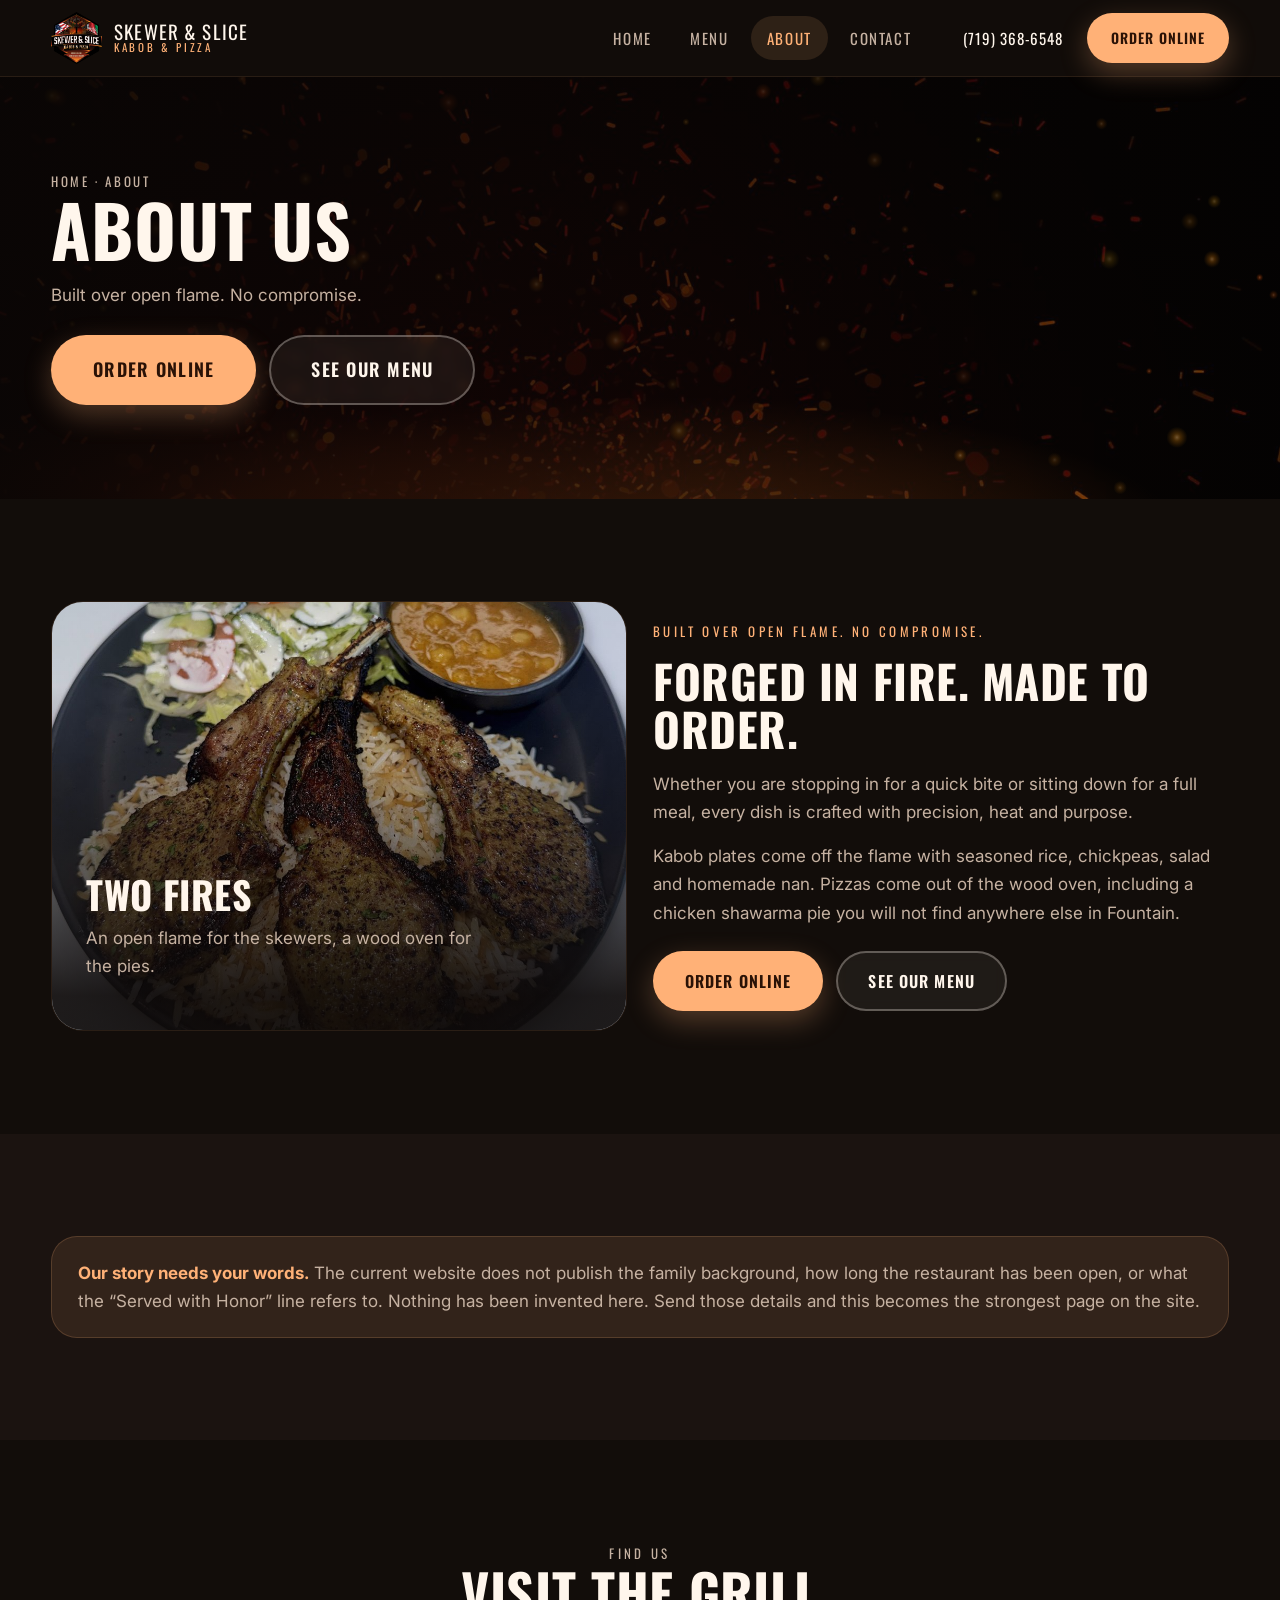
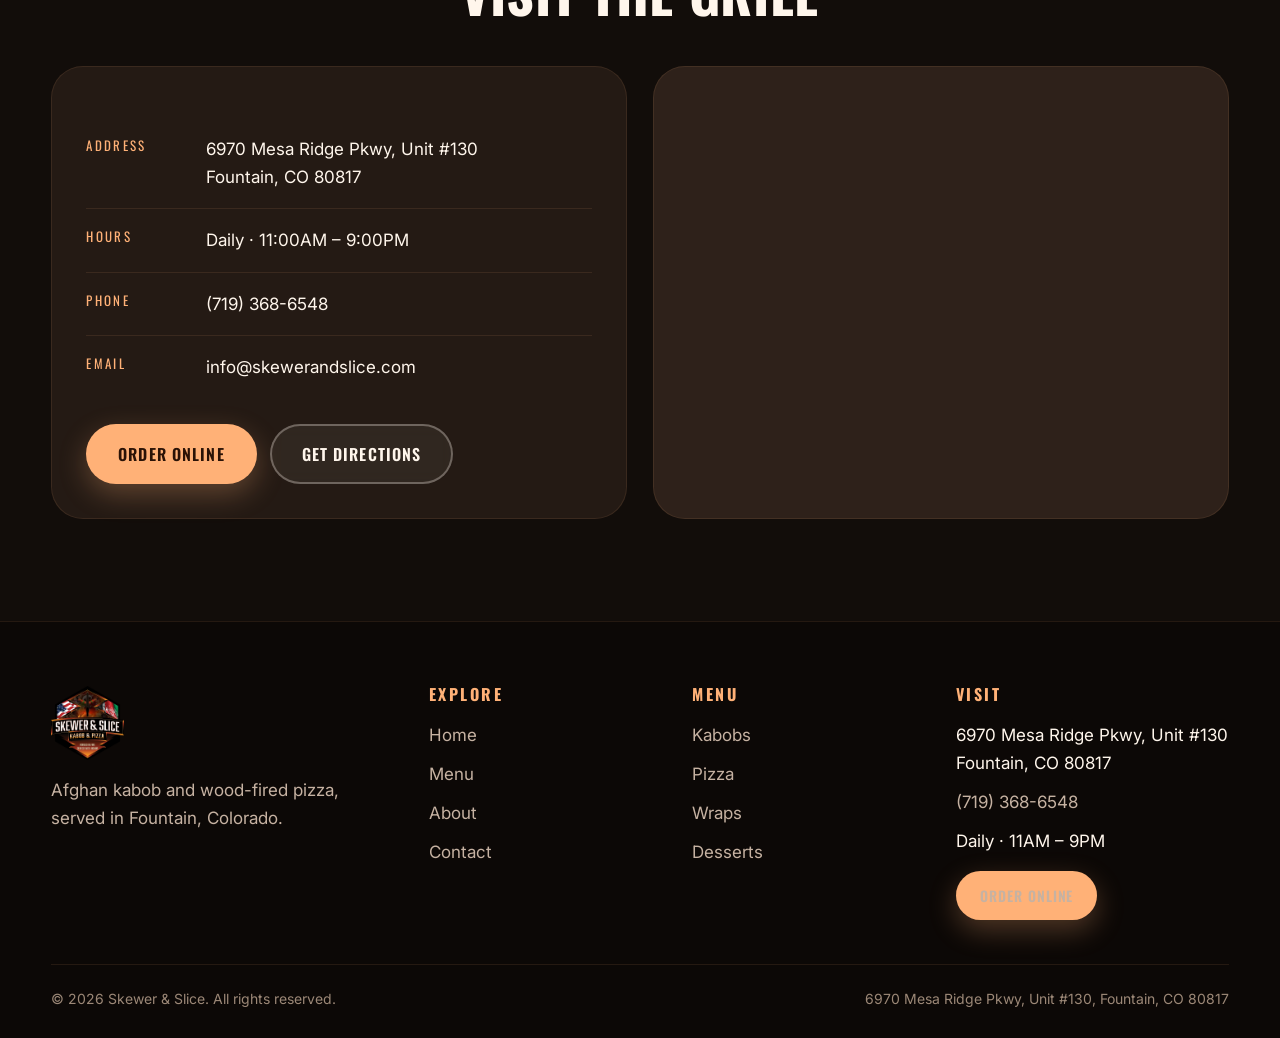
==== mockup/about.html @ 95003eec "Skewer & Slice redesign: intro, hero animation, filterable menu Static redesign mockup for skewerand" ====
<!DOCTYPE html>
<html lang="en">
<head>
<meta charset="utf-8">
<meta name="viewport" content="width=device-width, initial-scale=1">
<title>About | Skewer &amp; Slice &mdash; Kabob &amp; Pizza, Fountain CO</title>
<meta name="description" content="Built over open flame, no compromise. Afghan kabob and wood-fired pizza in Fountain, Colorado.">
<link rel="icon" href="assets/logo.webp" type="image/webp">
<link rel="preconnect" href="https://fonts.googleapis.com">
<link rel="preconnect" href="https://fonts.gstatic.com" crossorigin>
<link href="https://fonts.googleapis.com/css2?family=Oswald:wght@400;500;600;700&family=Inter:wght@400;500;600;700&display=swap" rel="stylesheet">
<link rel="stylesheet" href="assets/styles.css">
</head>
<body>
<a class="skip-link" href="#main">Skip to content</a>

<header class="header">
  <div class="wrap header__bar">
    <a class="header__logo" href="index.html">
      <img src="assets/logo.webp" alt="Skewer &amp; Slice">
      <span>Skewer &amp; Slice<small>Kabob &amp; Pizza</small></span>
    </a>
    <nav class="nav" id="nav" aria-label="Main">
      <a href="index.html">Home</a>
      <a href="menu.html">Menu</a>
      <a href="about.html" aria-current="page">About</a>
      <a href="contact.html">Contact</a>
    </nav>
    <div class="header__actions">
      <a class="header__tel" href="tel:+17193686548">(719) 368-6548</a>
      <a class="btn btn-order btn-sm" href="order.html">Order Online</a>
    </div>
    <button class="burger" type="button" aria-label="Menu" aria-expanded="false" aria-controls="nav">
      <span></span><span></span><span></span>
    </button>
  </div>
</header>

<main id="main">
  <section class="pagehead">
    <div class="embers">
      <div class="embers__still"></div>
      <canvas class="embers__canvas" aria-hidden="true"></canvas>
      <div class="embers__glow"></div>
      <div class="embers__scrim"></div>
    </div>
    <div class="wrap pagehead__inner">
      <p class="crumb"><a href="index.html">Home</a> &middot; About</p>
      <h1>About Us</h1>
      <p>Built over open flame. No compromise.</p>
      <div class="hero__actions" style="margin-top:26px">
        <a class="btn btn-order btn-lg" href="order.html">Order Online</a>
        <a class="btn btn-ghost btn-lg" href="menu.html">See Our Menu</a>
      </div>
    </div>
  </section>

  <section class="section">
    <div class="wrap">
      <div class="split" style="align-items:center">
        <div class="split__panel reveal">
          <img src="assets/k6-chopan-kabob.jpg" alt="Chopan lamb chop kabob over seasoned rice">
          <div class="split__copy">
            <h3>Two Fires</h3>
            <p>An open flame for the skewers, a wood oven for the pies.</p>
          </div>
        </div>
        <div class="reveal">
          <p class="eyebrow">Built Over Open Flame. No Compromise.</p>
          <h2 style="font-size:clamp(30px,4vw,46px);margin-bottom:18px">Forged In Fire. Made To Order.</h2>
          <p style="color:var(--muted)">
            Whether you are stopping in for a quick bite or sitting down for a full meal,
            every dish is crafted with precision, heat and purpose.
          </p>
          <p style="color:var(--muted)">
            Kabob plates come off the flame with seasoned rice, chickpeas, salad and
            homemade nan. Pizzas come out of the wood oven, including a chicken shawarma
            pie you will not find anywhere else in Fountain.
          </p>
          <div class="hero__actions" style="margin-top:24px">
            <a class="btn btn-order" href="order.html">Order Online</a>
            <a class="btn btn-ghost" href="menu.html">See Our Menu</a>
          </div>
        </div>
      </div>
    </div>
  </section>

  <section class="section section--alt">
    <div class="wrap">
      <div class="notice reveal">
        <b>Our story needs your words.</b> The current website does not publish the family
        background, how long the restaurant has been open, or what the &ldquo;Served with
        Honor&rdquo; line refers to. Nothing has been invented here. Send those details and
        this becomes the strongest page on the site.
      </div>
    </div>
  </section>

  <section class="section">
    <div class="wrap">
      <div class="section__head center reveal">
        <p class="eyebrow">Find Us</p>
        <h2>Visit The Grill</h2>
      </div>
      <div class="visit">
        <div class="info-card reveal">
          <dl>
            <div class="info-row"><dt>Address</dt><dd>6970 Mesa Ridge Pkwy, Unit #130<br>Fountain, CO 80817</dd></div>
            <div class="info-row"><dt>Hours</dt><dd>Daily &middot; 11:00AM &ndash; 9:00PM</dd></div>
            <div class="info-row"><dt>Phone</dt><dd><a href="tel:+17193686548">(719) 368-6548</a></dd></div>
            <div class="info-row"><dt>Email</dt><dd><a href="mailto:info@skewerandslice.com">info@skewerandslice.com</a></dd></div>
          </dl>
          <div class="hero__actions" style="margin-top:26px">
            <a class="btn btn-order" href="order.html">Order Online</a>
            <a class="btn btn-ghost" href="https://maps.google.com/?q=6970+Mesa+Ridge+Pkwy+Unit+130,+Fountain,+CO+80817" target="_blank" rel="noopener">Get Directions</a>
          </div>
        </div>
        <div class="map reveal"><iframe title="Map to Skewer &amp; Slice, 6970 Mesa Ridge Parkway, Fountain, Colorado" src="https://maps.google.com/maps?q=6970%20Mesa%20Ridge%20Pkwy%20Unit%20130%2C%20Fountain%2C%20CO%2080817&amp;t=m&amp;z=15&amp;output=embed&amp;iwloc=near" loading="lazy" referrerpolicy="no-referrer-when-downgrade"></iframe></div>
      </div>
    </div>
  </section>
</main>

<footer class="footer">
  <div class="wrap">
    <div class="footer__grid">
      <div>
        <div class="footer__logo"><img src="assets/logo.webp" alt="Skewer &amp; Slice"></div>
        <p style="color:var(--muted);max-width:290px">Afghan kabob and wood-fired pizza, served in Fountain, Colorado.</p>
      </div>
      <div>
        <h4>Explore</h4>
        <ul>
          <li><a href="index.html">Home</a></li>
          <li><a href="menu.html">Menu</a></li>
          <li><a href="about.html">About</a></li>
          <li><a href="contact.html">Contact</a></li>
        </ul>
      </div>
      <div>
        <h4>Menu</h4>
        <ul>
          <li><a href="menu.html#kabobs">Kabobs</a></li>
          <li><a href="menu.html#pizza">Pizza</a></li>
          <li><a href="menu.html#wraps">Wraps</a></li>
          <li><a href="menu.html#desserts">Desserts</a></li>
        </ul>
      </div>
      <div>
        <h4>Visit</h4>
        <ul>
          <li>6970 Mesa Ridge Pkwy, Unit #130<br>Fountain, CO 80817</li>
          <li><a href="tel:+17193686548">(719) 368-6548</a></li>
          <li>Daily &middot; 11AM &ndash; 9PM</li>
        </ul>
        <a class="btn btn-order btn-sm" style="margin-top:16px" href="order.html">Order Online</a>
      </div>
    </div>
    <div class="footer__bottom">
      <span>&copy; <span data-year>2026</span> Skewer &amp; Slice. All rights reserved.</span>
      <span>6970 Mesa Ridge Pkwy, Unit #130, Fountain, CO 80817</span>
    </div>
  </div>
</footer>

<div class="orderbar" id="orderbar">
  <div class="orderbar__txt"><b>Open Daily 11AM &ndash; 9PM</b>Pickup on Mesa Ridge Pkwy</div>
  <a class="btn btn-order btn-sm" href="order.html">Order Online</a>
  <a class="btn btn-ghost btn-sm" href="https://maps.google.com/?q=6970+Mesa+Ridge+Pkwy+Unit+130,+Fountain,+CO+80817" target="_blank" rel="noopener">Directions</a>
</div>

<script src="assets/app.js"></script>
</body>
</html>
---- mockup/assets/styles.css ----
/* ==========================================================================
   Skewer & Slice — redesign stylesheet
   Design rules honoured here:
   - No sharp edges: every box uses a generous radius (see --r-* tokens)
   - One CTA colour everywhere: --peach is used for Order Online ONLY
   - No cursive / script fonts anywhere, reviews included
   ========================================================================== */

:root{
  /* surfaces */
  --ink:      #120D0A;
  --ink-2:    #1B1310;
  --ink-3:    #241A14;
  --ink-4:    #2E211A;

  /* type */
  --cream:    #FFF6EC;
  --muted:    #C6B2A2;
  --muted-2:  #9C8877;

  /* the single call-to-action colour — pastel/light orange */
  --peach:    #FFB177;
  --peach-hi: #FFC79A;
  --peach-lo: #F0975A;
  --peach-ink:#2A1206;

  /* accents */
  --ember:    #FF7A18;
  --ember-dp: #C2410C;
  --line:     rgba(255,177,119,.18);
  --line-2:   rgba(255,177,119,.10);

  /* no sharp edges */
  --r-pill: 999px;
  --r-xl:   32px;
  --r-lg:   26px;
  --r-md:   20px;
  --r-sm:   14px;

  --shadow:    0 18px 50px rgba(0,0,0,.45);
  --shadow-sm: 0 8px 24px rgba(0,0,0,.30);

  --wrap: 1200px;
  --header-h: 76px;

  --font-display: "Oswald","Arial Narrow",Impact,system-ui,sans-serif;
  --font-body:    "Inter",system-ui,-apple-system,"Segoe UI",Roboto,Arial,sans-serif;
}

*,*::before,*::after{ box-sizing:border-box; }

html{ scroll-behavior:smooth; }

body{
  margin:0;
  background:var(--ink);
  color:var(--cream);
  font-family:var(--font-body);
  font-size:17px;
  line-height:1.65;
  -webkit-font-smoothing:antialiased;
  overflow-x:hidden;
}

img{ max-width:100%; display:block; }
a{ color:inherit; text-decoration:none; }

h1,h2,h3,h4,.display{
  font-family:var(--font-display);
  font-weight:700;
  letter-spacing:.012em;
  line-height:1.04;
  margin:0;
  text-transform:uppercase;
}

p{ margin:0 0 1rem; }
.wrap{ width:min(var(--wrap),92vw); margin-inline:auto; }

/* --------------------------------------------------------------------------
   Focus + accessibility
   -------------------------------------------------------------------------- */
:focus-visible{
  outline:3px solid var(--peach);
  outline-offset:3px;
  border-radius:var(--r-sm);
}
.skip-link{
  position:absolute; left:-9999px; top:0; z-index:200;
  background:var(--peach); color:var(--peach-ink);
  padding:14px 22px; border-radius:0 0 var(--r-md) 0; font-weight:700;
}
.skip-link:focus{ left:0; }
.sr-only{
  position:absolute; width:1px; height:1px; padding:0; margin:-1px;
  overflow:hidden; clip:rect(0 0 0 0); white-space:nowrap; border:0;
}

/* --------------------------------------------------------------------------
   Buttons — ONE colour for Order Online, everywhere on the site
   -------------------------------------------------------------------------- */
.btn{
  display:inline-flex; align-items:center; justify-content:center; gap:.6rem;
  padding:15px 30px;
  border-radius:var(--r-pill);          /* fully rounded — no sharp edges */
  font-family:var(--font-display);
  font-size:16px; font-weight:600; letter-spacing:.07em; text-transform:uppercase;
  border:2px solid transparent; cursor:pointer;
  transition:transform .22s ease, background-color .22s ease, box-shadow .22s ease, border-color .22s ease;
  white-space:nowrap;
}
.btn:hover{ transform:translateY(-2px); }
.btn:active{ transform:translateY(0); }

/* PRIMARY — Order Online. This colour is reserved for ordering only. */
.btn-order{
  background:var(--peach);
  color:var(--peach-ink);
  box-shadow:0 10px 28px rgba(255,177,119,.28);
}
.btn-order:hover{ background:var(--peach-hi); box-shadow:0 14px 34px rgba(255,177,119,.40); }

/* SECONDARY — menu, directions, everything else. Deliberately lower contrast
   so Order Online always wins the eye. */
.btn-ghost{
  background:rgba(255,246,236,.06);
  color:var(--cream);
  border-color:rgba(255,246,236,.30);
  backdrop-filter:blur(6px);
}
.btn-ghost:hover{ background:rgba(255,246,236,.13); border-color:rgba(255,246,236,.55); }

.btn-sm{ padding:11px 22px; font-size:14px; }
.btn-lg{ padding:18px 40px; font-size:18px; }
.btn-block{ width:100%; }

/* --------------------------------------------------------------------------
   Ember field — the living "flame" background.
   Layer 1: the client's own licensed ember still, slowly drifting
   Layer 2: <canvas> ember particles (app.js)
   Layer 3: flickering warm glow
   -------------------------------------------------------------------------- */
.embers{ position:absolute; inset:0; overflow:hidden; z-index:0; background:#0A0605; }
.embers__still{
  position:absolute; inset:-6%;
  background:url("embers.jpg") center/cover no-repeat;
  animation:ember-drift 28s ease-in-out infinite alternate;
  opacity:.95;
}
.embers__canvas{ position:absolute; inset:0; width:100%; height:100%; }
.embers__glow{
  position:absolute; inset:0;
  background:
    radial-gradient(60% 46% at 50% 108%, rgba(255,122,24,.55), transparent 70%),
    radial-gradient(40% 32% at 18% 100%, rgba(194,65,12,.45), transparent 72%);
  animation:ember-flicker 3.4s ease-in-out infinite;
  mix-blend-mode:screen;
}
.embers__scrim{
  position:absolute; inset:0;
  background:linear-gradient(90deg, rgba(10,6,5,.92) 0%, rgba(10,6,5,.74) 42%, rgba(10,6,5,.42) 100%);
}
.embers__scrim--even{ background:linear-gradient(180deg, rgba(10,6,5,.80), rgba(10,6,5,.92)); }

@keyframes ember-drift{
  from{ transform:scale(1.06) translate3d(-1.2%,.8%,0); }
  to  { transform:scale(1.14) translate3d(1.2%,-1.2%,0); }
}
@keyframes ember-flicker{
  0%,100%{ opacity:.78; } 28%{ opacity:1; } 52%{ opacity:.66; } 74%{ opacity:.93; }
}

/* --------------------------------------------------------------------------
   INTRO — flame, logo centre, two buttons at the bottom (~5.5s)
   -------------------------------------------------------------------------- */
.intro{
  position:fixed; inset:0; z-index:120;
  display:grid; place-items:center;
  background:#0A0605;
  transition:opacity .7s ease, visibility .7s ease;
}
.intro[hidden]{ display:none; }
.intro.is-out{ opacity:0; visibility:hidden; pointer-events:none; }

.intro__inner{
  position:relative; z-index:2;
  display:flex; flex-direction:column; align-items:center; justify-content:center;
  gap:clamp(20px,3.4vh,34px);
  text-align:center; padding:6vh 22px;
  height:100%; width:min(760px,92vw);
}
.intro__logo{
  width:clamp(190px,26vw,310px);
  filter:drop-shadow(0 16px 40px rgba(255,122,24,.42));
  opacity:0; transform:scale(.82);
  animation:intro-logo 1.5s cubic-bezier(.16,.84,.32,1) .25s forwards;
}
.intro__tag{
  font-family:var(--font-display);
  font-size:clamp(15px,2.3vw,21px); letter-spacing:.34em; text-transform:uppercase;
  color:var(--peach); margin:0;
  opacity:0; animation:intro-rise .9s ease .95s forwards;
}
.intro__actions{
  display:flex; gap:14px; flex-wrap:wrap; justify-content:center;
  margin-top:auto;
  opacity:0; animation:intro-rise .9s ease 1.5s forwards;
}
.intro__skip{
  position:absolute; bottom:18px; right:20px; z-index:3;
  background:none; border:0; cursor:pointer;
  color:var(--muted-2); font-family:var(--font-display);
  font-size:13px; letter-spacing:.22em; text-transform:uppercase;
  padding:10px 16px; border-radius:var(--r-pill);
  opacity:0; animation:intro-rise .6s ease 2.1s forwards;
}
.intro__skip:hover{ color:var(--cream); background:rgba(255,246,236,.08); }

/* thin progress line showing the intro will end on its own */
.intro__bar{
  position:absolute; left:0; bottom:0; height:3px; width:100%;
  background:rgba(255,177,119,.16); z-index:3; border-radius:var(--r-pill);
}
.intro__bar i{
  display:block; height:100%; width:0; border-radius:var(--r-pill);
  background:linear-gradient(90deg,var(--ember),var(--peach));
  animation:intro-bar 5.5s linear .2s forwards;
}

@keyframes intro-logo{
  0%{ opacity:0; transform:scale(.82) translateY(14px); filter:drop-shadow(0 0 0 rgba(255,122,24,0)); }
  60%{ opacity:1; }
  100%{ opacity:1; transform:scale(1) translateY(0); }
}
@keyframes intro-rise{ from{ opacity:0; transform:translateY(16px);} to{ opacity:1; transform:none; } }
@keyframes intro-bar{ to{ width:100%; } }

body.intro-lock{ overflow:hidden; }

/* --------------------------------------------------------------------------
   Header — Order Online always reachable
   -------------------------------------------------------------------------- */
.header{
  position:sticky; top:0; z-index:90;
  background:rgba(18,13,10,.86);
  backdrop-filter:blur(14px);
  border-bottom:1px solid var(--line-2);
}
.header__bar{
  display:flex; align-items:center; gap:22px;
  height:var(--header-h);
}
.header__logo{ display:flex; align-items:center; gap:12px; flex:0 0 auto; }
.header__logo img{ height:52px; width:auto; }
.header__logo span{
  font-family:var(--font-display); font-size:19px; letter-spacing:.06em;
  text-transform:uppercase; line-height:1.05;
}
.header__logo small{ display:block; font-size:11px; letter-spacing:.24em; color:var(--peach); }

.nav{ display:flex; gap:6px; margin-left:auto; }
.nav a{
  padding:10px 16px; border-radius:var(--r-pill);
  font-family:var(--font-display); font-size:15px; letter-spacing:.11em; text-transform:uppercase;
  color:var(--muted); transition:color .2s, background-color .2s;
}
.nav a:hover{ color:var(--cream); background:rgba(255,246,236,.07); }
.nav a[aria-current="page"]{ color:var(--peach); background:rgba(255,177,119,.12); }

.header__actions{ display:flex; align-items:center; gap:10px; flex:0 0 auto; }
.header__tel{
  font-family:var(--font-display); font-size:15px; letter-spacing:.06em;
  color:var(--cream); padding:10px 14px; border-radius:var(--r-pill);
}
.header__tel:hover{ background:rgba(255,246,236,.07); }

.burger{
  display:none; background:none; border:0; cursor:pointer; padding:10px;
  border-radius:var(--r-sm); color:var(--cream);
}
.burger span{ display:block; width:24px; height:2px; background:currentColor; border-radius:var(--r-pill); }
.burger span+span{ margin-top:6px; }

/* --------------------------------------------------------------------------
   HERO — copy left, animated cutouts right
   -------------------------------------------------------------------------- */
.hero{ position:relative; overflow:hidden; isolation:isolate; }
.hero__grid{
  position:relative; z-index:2;
  display:grid; grid-template-columns:1.04fr .96fr; align-items:center; gap:30px;
  min-height:min(82vh,700px); padding:52px 0;
}
.hero__eyebrow{
  display:inline-flex; align-items:center; gap:10px;
  padding:9px 18px; border-radius:var(--r-pill);
  background:rgba(255,177,119,.13); border:1px solid var(--line);
  font-family:var(--font-display); font-size:13px; letter-spacing:.2em; text-transform:uppercase;
  color:var(--peach); margin-bottom:22px;
}
.hero h1{
  font-size:clamp(46px,6.4vw,92px);
  margin:0 0 20px;
  text-shadow:0 6px 34px rgba(0,0,0,.6);
}
.hero h1 em{ font-style:normal; color:var(--peach); display:block; }
.hero__lede{
  max-width:492px; color:var(--muted); font-size:clamp(16px,1.6vw,19px); margin-bottom:30px;
}
.hero__actions{ display:flex; gap:13px; flex-wrap:wrap; }
.hero__facts{
  display:flex; gap:26px; flex-wrap:wrap; margin-top:30px;
  font-family:var(--font-display); font-size:13.5px; letter-spacing:.14em; text-transform:uppercase;
  color:var(--muted-2);
}
.hero__facts b{ color:var(--peach); font-weight:600; }

/* the stage the two cutouts fly into */
.hero__stage{
  position:relative; min-height:clamp(300px,38vw,470px);
  display:grid; place-items:center;
}
.hero__food{
  position:absolute;
  height:auto;                 /* keep the cutout's true aspect ratio */
  filter:drop-shadow(0 26px 50px rgba(0,0,0,.62));
  will-change:transform,opacity;
  opacity:0;
}
/* BBQ arrives FIRST — round plate, upper left of the stage */
.hero__food--bbq{
  width:clamp(186px,25vw,330px);
  left:-2%; top:2%;
  z-index:2;
  animation:
    bbq-flight 1.55s cubic-bezier(.22,.92,.3,1) .35s forwards,
    food-float 7s ease-in-out 2.4s infinite;
}
/* pizza follows — wider ellipse, lower right, slight overlap */
.hero__food--pizza{
  width:clamp(214px,29vw,384px);
  right:-4%; bottom:8%;
  z-index:3;
  animation:
    pizza-flight 1.6s cubic-bezier(.22,.92,.3,1) 1.15s forwards,
    food-float 8.4s ease-in-out 3.3s infinite;
}

@keyframes bbq-flight{
  0%  { opacity:0; transform:translateX(-46vw) translateY(42px) scale(.40) rotate(-105deg); }
  18% { opacity:1; }
  46% { transform:translateX(-20vw) translateY(-30px) scale(1.16) rotate(24deg); }
  76% { transform:translateX(3vw)  translateY(6px)   scale(.95) rotate(-9deg); }
  100%{ opacity:1; transform:none; }
}
@keyframes pizza-flight{
  0%  { opacity:0; transform:translateX(-52vw) translateY(26px) scale(.42) rotate(-92deg); }
  16% { opacity:1; }
  48% { transform:translateX(-18vw) translateY(-24px) scale(1.14) rotate(20deg); }
  78% { transform:translateX(2.5vw) translateY(4px)  scale(.96) rotate(-7deg); }
  100%{ opacity:1; transform:none; }
}
@keyframes food-float{
  0%,100%{ transform:translateY(0) rotate(-2deg); }
  50%    { transform:translateY(-15px) rotate(3deg); }
}

/* --------------------------------------------------------------------------
   Ribbon
   -------------------------------------------------------------------------- */
.ribbon{
  position:relative;
  background:linear-gradient(90deg,var(--ember-dp),var(--ember));
  color:#fff; overflow:hidden;
}
.ribbon__viewport{ overflow:hidden; padding:14px 0; }
.ribbon__track{
  display:flex; width:max-content;
  animation:ribbon 34s linear infinite;
}
.ribbon__track span{ display:flex; align-items:center; }
.ribbon__track b{
  font-family:var(--font-display); font-weight:600;
  font-size:14.5px; letter-spacing:.2em; text-transform:uppercase;
  padding:0 26px; white-space:nowrap;
}
.ribbon__track i{ font-style:normal; opacity:.72; font-size:13px; }
@keyframes ribbon{ to{ transform:translateX(-50%); } }

/* Pause motion — same control the client asked for, keeps the strip accessible */
.ribbon__pause{
  position:absolute; right:12px; top:50%; transform:translateY(-50%);
  z-index:3; cursor:pointer;
  display:inline-flex; align-items:center; gap:7px;
  padding:7px 14px; border-radius:var(--r-pill);
  background:rgba(18,13,10,.55); color:#fff;
  border:1px solid rgba(255,255,255,.34);
  font-family:var(--font-display); font-size:12px; letter-spacing:.14em; text-transform:uppercase;
}
.ribbon__pause:hover{ background:rgba(18,13,10,.78); }
.ribbon.is-paused .ribbon__track{ animation-play-state:paused; }
@media (max-width:640px){ .ribbon__pause{ display:none; } }

/* --------------------------------------------------------------------------
   Sections + cards
   -------------------------------------------------------------------------- */
.section{ padding:clamp(60px,8vw,104px) 0; position:relative; }
.section--alt{ background:var(--ink-2); }
.section__head{ max-width:660px; margin-bottom:46px; }
.section__head.center{ margin-inline:auto; text-align:center; }
.eyebrow{
  font-family:var(--font-display); font-size:13px; letter-spacing:.26em; text-transform:uppercase;
  color:var(--peach); margin-bottom:14px;
}
.section h2{ font-size:clamp(32px,4.4vw,54px); margin-bottom:16px; }
.section__head p{ color:var(--muted); margin:0; }

.grid{ display:grid; gap:26px; }
.grid--3{ grid-template-columns:repeat(3,1fr); }
.grid--4{ grid-template-columns:repeat(4,1fr); }
.grid--2{ grid-template-columns:repeat(2,1fr); }

.card{
  background:var(--ink-3);
  border:1px solid var(--line-2);
  border-radius:var(--r-lg);           /* no sharp edges */
  overflow:hidden;
  transition:transform .3s ease, border-color .3s ease, box-shadow .3s ease;
  display:flex; flex-direction:column;
}
.card:hover{ transform:translateY(-6px); border-color:var(--line); box-shadow:var(--shadow); }
.card__media{ aspect-ratio:4/3; overflow:hidden; background:var(--ink-4); }
.card__media img{ width:100%; height:100%; object-fit:cover; transition:transform .55s ease; }
.card:hover .card__media img{ transform:scale(1.06); }
.card__body{ padding:22px 24px 26px; display:flex; flex-direction:column; flex:1; }
.card__code{
  font-family:var(--font-display); font-size:12px; letter-spacing:.2em;
  color:var(--peach); margin-bottom:8px;
}
.card h3{ font-size:23px; margin-bottom:9px; }
.card p{ color:var(--muted); font-size:15.5px; margin:0 0 18px; }
.card__foot{
  margin-top:auto; padding-top:16px; border-top:1px solid var(--line-2);
  display:flex; align-items:center; justify-content:space-between; gap:12px;
}
.price{ font-family:var(--font-display); font-size:21px; color:var(--cream); }

/* --------------------------------------------------------------------------
   Menu browser — the live site's "Browse our menu" bar, rebuilt.
   Square outlined boxes become rounded pills, and the links become a
   working filter instead of jump anchors.
   -------------------------------------------------------------------------- */
.browse{
  display:flex; align-items:center; gap:12px; flex-wrap:wrap;
  justify-content:center; margin-bottom:38px;
}
.browse__label{
  font-family:var(--font-display); font-size:13px; letter-spacing:.26em;
  text-transform:uppercase; color:var(--muted-2); margin-right:4px;
}
.chip{
  appearance:none; cursor:pointer;
  padding:11px 22px;
  border-radius:var(--r-pill);              /* was a sharp box on the live site */
  background:transparent;
  border:1px solid var(--line);
  color:var(--muted);
  font-family:var(--font-display); font-size:14.5px; letter-spacing:.12em;
  text-transform:uppercase; white-space:nowrap;
  transition:background-color .2s, color .2s, border-color .2s, transform .2s;
}
.chip:hover{ color:var(--cream); border-color:var(--peach); transform:translateY(-2px); }
.chip[aria-pressed="true"]{
  background:var(--peach); color:var(--peach-ink);
  border-color:var(--peach); font-weight:600;
}
.dish{ display:flex; }
.dish[hidden]{ display:none; }
.browse__empty{ text-align:center; color:var(--muted); padding:40px 0; }

@media (max-width:640px){
  .browse{ justify-content:flex-start; gap:9px; }
  .browse__label{ width:100%; margin-bottom:4px; text-align:center; }
  .chip{ padding:10px 17px; font-size:13.5px; }
}

/* split feature */
.split{ display:grid; grid-template-columns:repeat(2,1fr); gap:26px; }
.split__panel{
  position:relative; border-radius:var(--r-xl); overflow:hidden;
  min-height:430px; display:flex; align-items:flex-end;
  border:1px solid var(--line-2);
}
.split__panel img{ position:absolute; inset:0; width:100%; height:100%; object-fit:cover; }
.split__panel::after{
  content:""; position:absolute; inset:0;
  background:linear-gradient(180deg, rgba(10,6,5,.10) 20%, rgba(10,6,5,.90) 92%);
}
.split__copy{ position:relative; z-index:2; padding:34px; }
.split__copy h3{ font-size:clamp(26px,3.2vw,38px); margin-bottom:10px; }
.split__copy p{ color:var(--muted); max-width:400px; }

/* reviews — plain, legible, NO cursive */
.review{
  background:var(--ink-3); border:1px solid var(--line-2);
  border-radius:var(--r-lg); padding:28px 26px;
  display:flex; flex-direction:column; gap:14px;
}
.review__stars{ color:var(--peach); letter-spacing:.16em; font-size:16px; }
.review__text{
  font-family:var(--font-body);        /* explicitly NOT a script face */
  font-style:normal;                   /* no italic/handwriting look */
  font-size:16.5px; color:var(--cream); margin:0; line-height:1.68;
}
.review__who{
  font-family:var(--font-display); font-size:14px; letter-spacing:.14em;
  text-transform:uppercase; color:var(--muted-2); margin:0;
}

/* visit / info */
.visit{ display:grid; grid-template-columns:1fr 1fr; gap:26px; align-items:stretch; }
.info-card{
  background:var(--ink-3); border:1px solid var(--line-2);
  border-radius:var(--r-xl); padding:34px;
}
.info-row{ display:flex; gap:16px; padding:17px 0; border-bottom:1px solid var(--line-2); }
.info-row:last-of-type{ border-bottom:0; }
.info-row dt{
  font-family:var(--font-display); font-size:13px; letter-spacing:.18em;
  text-transform:uppercase; color:var(--peach); min-width:104px; margin:0;
}
.info-row dd{ margin:0; color:var(--cream); }
.map{
  border-radius:var(--r-xl); overflow:hidden; border:1px solid var(--line-2);
  min-height:400px; background:var(--ink-4);
}
.map iframe{ width:100%; height:100%; min-height:400px; border:0; display:block; }

/* order CTA band */
.band{
  position:relative; overflow:hidden; isolation:isolate;
  border-radius:var(--r-xl);
  padding:clamp(40px,6vw,72px);
  text-align:center;
  border:1px solid var(--line);
}
.band__inner{ position:relative; z-index:2; }
.band h2{ font-size:clamp(30px,4.4vw,52px); margin-bottom:14px; }
.band p{ color:var(--muted); max-width:540px; margin:0 auto 28px; }
.band__actions{ display:flex; gap:13px; justify-content:center; flex-wrap:wrap; }

/* --------------------------------------------------------------------------
   Footer
   -------------------------------------------------------------------------- */
.footer{ background:#0C0806; border-top:1px solid var(--line-2); padding:64px 0 28px; }
.footer__grid{ display:grid; grid-template-columns:1.5fr 1fr 1fr 1.2fr; gap:36px; }
.footer h4{ font-size:16px; letter-spacing:.16em; margin-bottom:18px; color:var(--peach); }
.footer ul{ list-style:none; padding:0; margin:0; display:grid; gap:11px; }
.footer a{ color:var(--muted); }
.footer a:hover{ color:var(--peach); }
.footer__logo img{ height:74px; margin-bottom:16px; }
.footer__bottom{
  margin-top:44px; padding-top:22px; border-top:1px solid var(--line-2);
  display:flex; justify-content:space-between; gap:16px; flex-wrap:wrap;
  color:var(--muted-2); font-size:14px;
}

/* --------------------------------------------------------------------------
   Sticky order bar — keeps ordering reachable while scrolling.
   Not a popup: it never covers content and never interrupts.
   -------------------------------------------------------------------------- */
.orderbar{
  position:fixed; left:0; right:0; bottom:0; z-index:95;
  background:rgba(18,13,10,.95);
  backdrop-filter:blur(14px);
  border-top:1px solid var(--line);
  padding:11px 16px calc(11px + env(safe-area-inset-bottom));
  display:none; align-items:center; gap:12px;
  transform:translateY(110%); transition:transform .4s cubic-bezier(.2,.8,.3,1);
  border-radius:var(--r-lg) var(--r-lg) 0 0;
}
.orderbar.is-in{ transform:none; }
.orderbar__txt{
  flex:1; min-width:0;
  font-family:var(--font-display); font-size:14px; letter-spacing:.09em;
  text-transform:uppercase; color:var(--muted); line-height:1.3;
}
.orderbar__txt b{ color:var(--cream); display:block; font-size:15px; }

/* --------------------------------------------------------------------------
   Reveal on scroll
   -------------------------------------------------------------------------- */
.reveal{ opacity:0; transform:translateY(24px); transition:opacity .7s ease, transform .7s ease; }
.reveal.is-in{ opacity:1; transform:none; }

/* --------------------------------------------------------------------------
   Page header (inner pages)
   -------------------------------------------------------------------------- */
.pagehead{ position:relative; overflow:hidden; isolation:isolate; }
.pagehead__inner{ position:relative; z-index:2; padding:clamp(56px,8vw,94px) 0; }
.pagehead h1{ font-size:clamp(38px,5.6vw,72px); margin-bottom:14px; }
.pagehead p{ color:var(--muted); max-width:560px; margin:0; }
.crumb{
  font-family:var(--font-display); font-size:13px; letter-spacing:.2em;
  text-transform:uppercase; color:var(--muted-2); margin-bottom:16px;
}
.crumb a:hover{ color:var(--peach); }

/* menu list */
.menu-group{ margin-bottom:54px; }
.menu-group h3{
  font-size:26px; margin-bottom:22px; padding-bottom:12px;
  border-bottom:1px solid var(--line); color:var(--peach);
}
.menu-item{
  display:flex; gap:18px; align-items:baseline;
  padding:15px 0; border-bottom:1px dashed var(--line-2);
}
.menu-item:last-child{ border-bottom:0; }
.menu-item__name{ font-family:var(--font-display); font-size:19px; letter-spacing:.02em; }
.menu-item__desc{ color:var(--muted); font-size:15px; margin:4px 0 0; }
.menu-item__dots{ flex:1; border-bottom:1px dotted rgba(255,177,119,.28); transform:translateY(-4px); }
.menu-item__price{ font-family:var(--font-display); font-size:19px; color:var(--peach); }

/* form */
.field{ margin-bottom:18px; }
.field label{
  display:block; font-family:var(--font-display); font-size:13px;
  letter-spacing:.16em; text-transform:uppercase; color:var(--muted); margin-bottom:8px;
}
.field input,.field textarea,.field select{
  width:100%; padding:14px 18px;
  background:var(--ink-4); color:var(--cream);
  border:1px solid var(--line-2); border-radius:var(--r-md);
  font-family:var(--font-body); font-size:16px;
}
.field input:focus,.field textarea:focus{ border-color:var(--peach); outline:none; }
.field textarea{ min-height:150px; resize:vertical; border-radius:var(--r-md); }

/* notice */
.notice{
  background:rgba(255,177,119,.10); border:1px solid var(--line);
  border-radius:var(--r-lg); padding:22px 26px; color:var(--muted);
}
.notice b{ color:var(--peach); }

/* --------------------------------------------------------------------------
   Responsive
   -------------------------------------------------------------------------- */
@media (max-width:1040px){
  .grid--4{ grid-template-columns:repeat(2,1fr); }
  .footer__grid{ grid-template-columns:1fr 1fr; }
}
@media (max-width:900px){
  .nav{
    position:fixed; inset:var(--header-h) 0 auto 0;
    background:rgba(18,13,10,.98); backdrop-filter:blur(16px);
    flex-direction:column; gap:2px; padding:16px;
    border-bottom:1px solid var(--line);
    border-radius:0 0 var(--r-lg) var(--r-lg);
    transform:translateY(-130%); transition:transform .32s ease;
    margin-left:0;
  }
  .nav.is-open{ transform:none; }
  .nav a{ padding:14px 16px; font-size:17px; }
  .burger{ display:block; margin-left:auto; order:3; }
  .header__actions{ order:2; margin-left:auto; }
  .header__tel{ display:none; }

  .hero__grid{ grid-template-columns:1fr; text-align:left; gap:10px; padding:44px 0 30px; }
  .hero__stage{ min-height:clamp(250px,58vw,360px); order:2; }
  .hero__food--bbq{ width:clamp(150px,38vw,250px); left:-1%; top:0; }
  .hero__food--pizza{ width:clamp(170px,44vw,290px); right:-3%; bottom:6%; }
  .grid--3,.grid--2,.split,.visit{ grid-template-columns:1fr; }
  .orderbar{ display:flex; }
  body{ padding-bottom:78px; }
}
/* Header has three fixed-width pieces (mark, Order Online, burger). Below
   ~760px they stop fitting, so the brand lockup gives ground first — the
   Order Online button never shrinks out of prominence. */
@media (max-width:760px){
  .header__bar{ gap:12px; }
  .header__logo img{ height:44px; }
  .header__logo span{ font-size:16px; }
  .header__logo small{ font-size:9.5px; letter-spacing:.17em; }
  .header__actions .btn{ padding:11px 17px; font-size:13.5px; }
}
@media (max-width:480px){
  .header__logo span{ display:none; }          /* keep the mark, drop the wordmark */
  .header__actions .btn{ padding:11px 15px; font-size:12.5px; letter-spacing:.06em; }
  .burger{ padding:8px; }
}

@media (max-width:640px){
  .grid--4{ grid-template-columns:1fr; }
  .footer__grid{ grid-template-columns:1fr; }
  .btn{ padding:14px 24px; font-size:15px; }
  .hero__actions .btn{ flex:1 1 auto; }
  .info-row{ flex-direction:column; gap:5px; }
  .orderbar__txt{ display:none; }
  .orderbar .btn{ flex:1; }
}

/* --------------------------------------------------------------------------
   Reduced motion — animations become instant, nothing is lost
   -------------------------------------------------------------------------- */
@media (prefers-reduced-motion:reduce){
  *,*::before,*::after{
    animation-duration:.001ms !important; animation-iteration-count:1 !important;
    transition-duration:.001ms !important; scroll-behavior:auto !important;
  }
  .hero__food{ opacity:1 !important; transform:none !important; }
  .intro__logo,.intro__tag,.intro__actions,.intro__skip{ opacity:1 !important; transform:none !important; }
  .reveal{ opacity:1 !important; transform:none !important; }
}
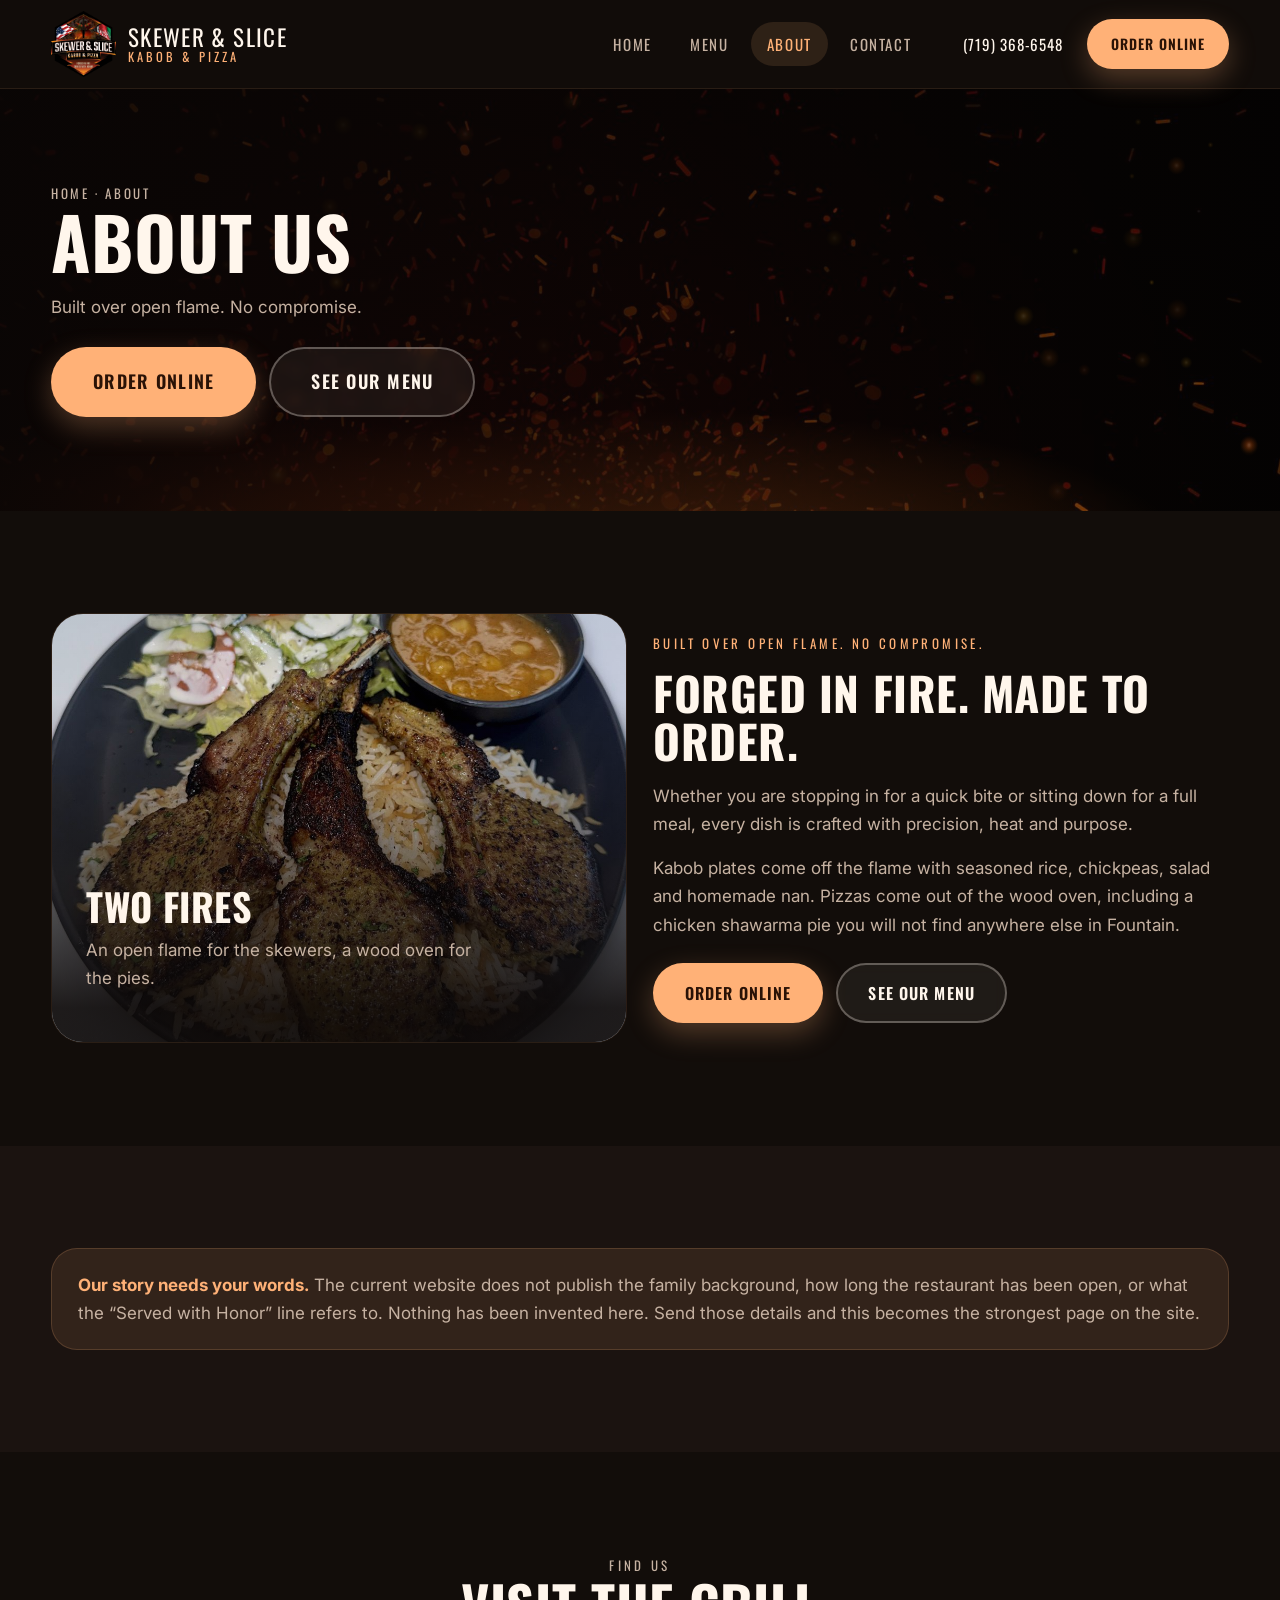
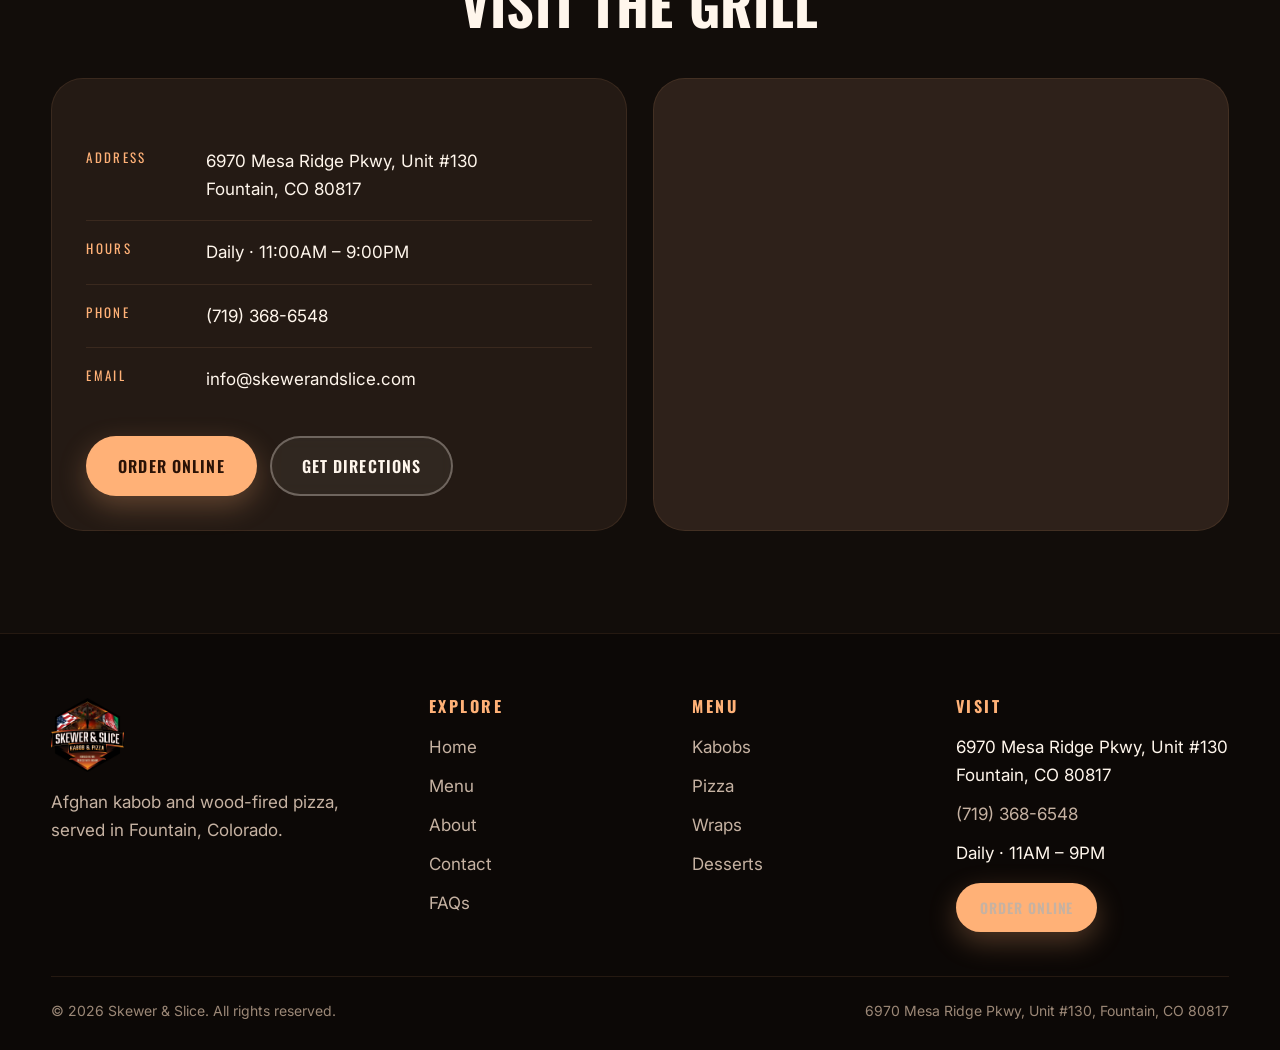
==== commit 3c22f40d: "Steam clip section, worn-rubber stamps, FAQs - New full-width section between the menu browser and "" ====
--- a/mockup/about.html
+++ b/mockup/about.html
@@ -136,6 +136,7 @@
           <li><a href="menu.html">Menu</a></li>
           <li><a href="about.html">About</a></li>
           <li><a href="contact.html">Contact</a></li>
+          <li><a href="index.html#faqs">FAQs</a></li>
         </ul>
       </div>
       <div>
--- a/mockup/assets/styles.css
+++ b/mockup/assets/styles.css
@@ -41,7 +41,7 @@
   --shadow-sm: 0 8px 24px rgba(0,0,0,.30);
 
   --wrap: 1200px;
-  --header-h: 76px;
+  --header-h: 88px;
 
   --font-display: "Oswald","Arial Narrow",Impact,system-ui,sans-serif;
   --font-body:    "Inter",system-ui,-apple-system,"Segoe UI",Roboto,Arial,sans-serif;
@@ -162,6 +162,21 @@
 }
 .embers__scrim--even{ background:linear-gradient(180deg, rgba(10,6,5,.80), rgba(10,6,5,.92)); }
 
+/* Real fire footage behind the order band — the restaurant's own clip.
+   Sits between the ember layers and the scrim, fades in once playing. */
+.firevideo{
+  position:absolute; inset:0; overflow:hidden; pointer-events:none;
+  opacity:0; transition:opacity 1.4s ease;
+}
+.firevideo.is-live{ opacity:1; }
+.firevideo iframe{
+  position:absolute; top:50%; left:50%; transform:translate(-50%,-50%);
+  border:0; display:block;
+}
+/* lighter scrim on the band so the flames read through, text stays legible */
+.band .embers__scrim{ background:linear-gradient(180deg, rgba(10,6,5,.56), rgba(10,6,5,.76)); }
+.band h2, .band p, .band .eyebrow{ text-shadow:0 2px 18px rgba(0,0,0,.55); }
+
 @keyframes ember-drift{
   from{ transform:scale(1.06) translate3d(-1.2%,.8%,0); }
   to  { transform:scale(1.14) translate3d(1.2%,-1.2%,0); }
@@ -251,12 +266,12 @@
   height:var(--header-h);
 }
 .header__logo{ display:flex; align-items:center; gap:12px; flex:0 0 auto; }
-.header__logo img{ height:52px; width:auto; }
+.header__logo img{ height:66px; width:auto; }
 .header__logo span{
-  font-family:var(--font-display); font-size:19px; letter-spacing:.06em;
+  font-family:var(--font-display); font-size:23px; letter-spacing:.06em;
   text-transform:uppercase; line-height:1.05;
 }
-.header__logo small{ display:block; font-size:11px; letter-spacing:.24em; color:var(--peach); }
+.header__logo small{ display:block; font-size:12.5px; letter-spacing:.24em; color:var(--peach); }
 
 .nav{ display:flex; gap:6px; margin-left:auto; }
 .nav a{
@@ -287,7 +302,7 @@
 .hero{ position:relative; overflow:hidden; isolation:isolate; }
 .hero__grid{
   position:relative; z-index:2;
-  display:grid; grid-template-columns:1.04fr .96fr; align-items:center; gap:30px;
+  display:grid; grid-template-columns:1fr 1.08fr; align-items:center; gap:30px;
   min-height:min(82vh,700px); padding:52px 0;
 }
 .hero__eyebrow{
@@ -302,7 +317,21 @@
   margin:0 0 20px;
   text-shadow:0 6px 34px rgba(0,0,0,.6);
 }
-.hero h1 em{ font-style:normal; color:var(--peach); display:block; }
+/* "Wood-Fired Pizza" starts white and warms to orange; "Open-Flame Kabob"
+   gets an orange underline that fades in. Both switch on with .is-on, which
+   app.js adds when the dishes start flying (i.e. after the intro leaves). */
+.hero h1 em{ font-style:normal; display:block; color:var(--cream); }
+.hero h1 .u{
+  text-decoration:underline;
+  text-decoration-thickness:.07em;
+  text-underline-offset:.13em;
+  text-decoration-skip-ink:none;
+  text-decoration-color:transparent;
+}
+.hero.is-on h1 .u{ animation:underline-in .8s ease .7s forwards; }
+.hero.is-on h1 em{ animation:warm-up 1.3s ease 1.2s forwards; }
+@keyframes underline-in{ to{ text-decoration-color:var(--peach); } }
+@keyframes warm-up{ from{ color:var(--cream); } to{ color:var(--peach); } }
 .hero__lede{
   max-width:492px; color:var(--muted); font-size:clamp(16px,1.6vw,19px); margin-bottom:30px;
 }
@@ -316,7 +345,7 @@
 
 /* the stage the two cutouts fly into */
 .hero__stage{
-  position:relative; min-height:clamp(300px,38vw,470px);
+  position:relative; min-height:clamp(320px,40vw,580px);
   display:grid; place-items:center;
 }
 .hero__food{
@@ -326,42 +355,54 @@
   will-change:transform,opacity;
   opacity:0;
 }
-/* BBQ arrives FIRST — round plate, upper left of the stage */
+/* Right column: the stage, then a slim strip holding two small stamps,
+   one beneath each dish. Classic round stamp: thick outer ring, thin inner
+   ring, curved text top and bottom, bold word with stars in the middle. */
+.hero__right{ display:flex; flex-direction:column; }
+.hero__stamps{ position:relative; height:clamp(132px,14vw,204px); }
+.stamp{
+  position:absolute; top:4px;
+  width:clamp(120px,13.5vw,196px); aspect-ratio:1;
+  color:#E2653C;                                  /* rust ink */
+  opacity:0;                                      /* stamped in by app.js when its dish lands */
+  transform:translateX(-50%) scale(1.9) rotate(-18deg);
+  filter:drop-shadow(0 6px 14px rgba(0,0,0,.45));
+  --tilt:-7deg;
+}
+.stamp--1{ left:29%; }                             /* under the BBQ plate */
+.stamp--2{ left:70%; --tilt:5deg; }                /* under the pizza */
+.stamp.is-stamped{ animation:stamp-in .42s cubic-bezier(.2,.9,.25,1.1) forwards; }
+.stamp__svg{ width:100%; height:100%; display:block; filter:url(#stamp-grit); opacity:.94; }
+.stamp__svg text{ font-family:var(--font-display); font-weight:600; fill:currentColor; }
+/* the slam: big and faint, down hard, a small rebound, then still */
+@keyframes stamp-in{
+  0%  { opacity:0; transform:translateX(-50%) scale(1.9) rotate(calc(var(--tilt) - 12deg)); }
+  35% { opacity:0; }
+  48% { opacity:1; transform:translateX(-50%) scale(.94) rotate(var(--tilt)); }
+  70% { transform:translateX(-50%) scale(1.04) rotate(var(--tilt)); }
+  100%{ opacity:1; transform:translateX(-50%) scale(1)   rotate(var(--tilt)); }
+}
+
+/* Resting spots only. The fly-in itself lives in app.js (section 3), because
+   "stop at the centre of the screen" has to be measured at runtime — it is a
+   different distance on every screen size. Order: BBQ plate first, then pizza. */
 .hero__food--bbq{
-  width:clamp(186px,25vw,330px);
-  left:-2%; top:2%;
+  width:clamp(200px,28vw,430px);
+  left:-5%; top:0;
   z-index:2;
-  animation:
-    bbq-flight 1.55s cubic-bezier(.22,.92,.3,1) .35s forwards,
-    food-float 7s ease-in-out 2.4s infinite;
-}
-/* pizza follows — wider ellipse, lower right, slight overlap */
+}
 .hero__food--pizza{
-  width:clamp(214px,29vw,384px);
-  right:-4%; bottom:8%;
+  width:clamp(230px,32vw,480px);
+  right:-7%; bottom:3%;
   z-index:3;
-  animation:
-    pizza-flight 1.6s cubic-bezier(.22,.92,.3,1) 1.15s forwards,
-    food-float 8.4s ease-in-out 3.3s infinite;
-}
-
-@keyframes bbq-flight{
-  0%  { opacity:0; transform:translateX(-46vw) translateY(42px) scale(.40) rotate(-105deg); }
-  18% { opacity:1; }
-  46% { transform:translateX(-20vw) translateY(-30px) scale(1.16) rotate(24deg); }
-  76% { transform:translateX(3vw)  translateY(6px)   scale(.95) rotate(-9deg); }
-  100%{ opacity:1; transform:none; }
-}
-@keyframes pizza-flight{
-  0%  { opacity:0; transform:translateX(-52vw) translateY(26px) scale(.42) rotate(-92deg); }
-  16% { opacity:1; }
-  48% { transform:translateX(-18vw) translateY(-24px) scale(1.14) rotate(20deg); }
-  78% { transform:translateX(2.5vw) translateY(4px)  scale(.96) rotate(-7deg); }
-  100%{ opacity:1; transform:none; }
-}
+}
+/* once a dish has landed on the right it drifts gently */
+.hero__food.is-settled{ animation:food-float 7s ease-in-out infinite; }
+.hero__food--pizza.is-settled{ animation-duration:8.4s; animation-delay:.6s; }
+
 @keyframes food-float{
-  0%,100%{ transform:translateY(0) rotate(-2deg); }
-  50%    { transform:translateY(-15px) rotate(3deg); }
+  0%,100%{ transform:translateY(0) rotate(0deg); }
+  50%    { transform:translateY(-15px) rotate(2.5deg); }
 }
 
 /* --------------------------------------------------------------------------
@@ -473,8 +514,19 @@
   background:var(--peach); color:var(--peach-ink);
   border-color:var(--peach); font-weight:600;
 }
+/* one card per category: three across when "All" is chosen, and a single
+   card stays centred (never stretched) when one category is chosen */
+.dishes{
+  display:grid; gap:26px; justify-content:center;
+  grid-template-columns:repeat(auto-fit, minmax(290px, 372px));
+}
 .dish{ display:flex; }
 .dish[hidden]{ display:none; }
+.card__more{
+  font-family:var(--font-display); font-size:13px; letter-spacing:.14em;
+  text-transform:uppercase; color:var(--muted); white-space:nowrap;
+}
+.card__more:hover{ color:var(--peach); }
 .browse__empty{ text-align:center; color:var(--muted); padding:40px 0; }
 
 @media (max-width:640px){
@@ -483,8 +535,15 @@
   .chip{ padding:10px 17px; font-size:13.5px; }
 }
 
+/* a section that sits on the ember field (same layers as the hero) */
+.section--flame{ overflow:hidden; isolation:isolate; }
+.section--flame > .wrap{ position:relative; z-index:2; }
+
 /* split feature */
 .split{ display:grid; grid-template-columns:repeat(2,1fr); gap:26px; }
+.split__actions{
+  display:flex; gap:13px; justify-content:center; flex-wrap:wrap; margin-top:36px;
+}
 .split__panel{
   position:relative; border-radius:var(--r-xl); overflow:hidden;
   min-height:430px; display:flex; align-items:flex-end;
@@ -547,6 +606,65 @@
 .band h2{ font-size:clamp(30px,4.4vw,52px); margin-bottom:14px; }
 .band p{ color:var(--muted); max-width:540px; margin:0 auto 28px; }
 .band__actions{ display:flex; gap:13px; justify-content:center; flex-wrap:wrap; }
+
+/* --------------------------------------------------------------------------
+   Steam — the client's own clip, full-bleed, copy over a dark scrim
+   -------------------------------------------------------------------------- */
+.steam{
+  position:relative; overflow:hidden; isolation:isolate;
+  min-height:min(78vh,680px); display:grid; align-items:center;
+  background:#0A0605;
+}
+.steam__video{
+  position:absolute; inset:0; width:100%; height:100%; object-fit:cover; z-index:0;
+  opacity:0; transition:opacity 1s ease;         /* fades in once it is really playing */
+}
+.steam__video.is-playing{ opacity:1; }
+.steam__scrim{
+  position:absolute; inset:0; z-index:1;
+  background:linear-gradient(90deg, rgba(10,6,5,.88) 0%, rgba(10,6,5,.64) 46%, rgba(10,6,5,.26) 100%);
+}
+.steam .wrap{ position:relative; z-index:2; }
+.steam__copy{ max-width:640px; padding:clamp(64px,9vw,110px) 0; }
+.steam__copy h2{
+  font-size:clamp(36px,5.2vw,68px); margin-bottom:16px;
+  text-shadow:0 4px 28px rgba(0,0,0,.6);
+}
+.steam__copy > p{ color:var(--cream); font-size:clamp(16px,1.6vw,19px); margin-bottom:28px; text-shadow:0 2px 14px rgba(0,0,0,.6); }
+@media (max-width:640px){
+  .steam{ min-height:62vh; }
+  .steam__scrim{ background:linear-gradient(180deg, rgba(10,6,5,.42) 0%, rgba(10,6,5,.88) 70%); }
+  .steam__copy{ padding:56px 0 48px; }
+}
+
+/* --------------------------------------------------------------------------
+   FAQs — native <details> accordion, rounded like everything else
+   -------------------------------------------------------------------------- */
+.faq{ max-width:820px; margin-inline:auto; display:grid; gap:12px; }
+.faq__item{
+  background:var(--ink-3); border:1px solid var(--line-2);
+  border-radius:var(--r-lg); overflow:hidden;
+  transition:border-color .25s;
+}
+.faq__item[open]{ border-color:var(--line); }
+.faq__item summary{
+  list-style:none; cursor:pointer;
+  display:flex; justify-content:space-between; align-items:center; gap:16px;
+  padding:19px 24px;
+  font-family:var(--font-display); font-size:19px; letter-spacing:.03em; text-transform:uppercase;
+}
+.faq__item summary::-webkit-details-marker{ display:none; }
+.faq__item summary::after{
+  content:"+"; flex:0 0 auto;
+  font-size:28px; line-height:1; color:var(--peach);
+  transition:transform .25s ease;
+}
+.faq__item[open] summary{ color:var(--peach); }
+.faq__item[open] summary::after{ transform:rotate(45deg); }
+.faq__body{ padding:0 24px 22px; color:var(--muted); font-size:16.5px; }
+.faq__body p{ margin:0; }
+.faq__body a{ color:var(--peach); text-decoration:underline; text-underline-offset:3px; }
+.section__head a{ color:var(--peach); }
 
 /* --------------------------------------------------------------------------
    Footer
@@ -667,9 +785,12 @@
   .header__tel{ display:none; }
 
   .hero__grid{ grid-template-columns:1fr; text-align:left; gap:10px; padding:44px 0 30px; }
-  .hero__stage{ min-height:clamp(250px,58vw,360px); order:2; }
-  .hero__food--bbq{ width:clamp(150px,38vw,250px); left:-1%; top:0; }
-  .hero__food--pizza{ width:clamp(170px,44vw,290px); right:-3%; bottom:6%; }
+  .hero__right{ order:2; }
+  .hero__stage{ min-height:clamp(270px,64vw,400px); }
+  .hero__stamps{ height:clamp(124px,34vw,136px); }
+  .stamp{ width:clamp(112px,31vw,124px); }
+  .hero__food--bbq{ width:clamp(165px,42vw,275px); left:-1%; top:0; }
+  .hero__food--pizza{ width:clamp(190px,48vw,315px); right:-3%; bottom:6%; }
   .grid--3,.grid--2,.split,.visit{ grid-template-columns:1fr; }
   .orderbar{ display:flex; }
   body{ padding-bottom:78px; }
@@ -679,9 +800,9 @@
    Order Online button never shrinks out of prominence. */
 @media (max-width:760px){
   .header__bar{ gap:12px; }
-  .header__logo img{ height:44px; }
-  .header__logo span{ font-size:16px; }
-  .header__logo small{ font-size:9.5px; letter-spacing:.17em; }
+  .header__logo img{ height:52px; }
+  .header__logo span{ font-size:18px; }
+  .header__logo small{ font-size:10.5px; letter-spacing:.17em; }
   .header__actions .btn{ padding:11px 17px; font-size:13.5px; }
 }
 @media (max-width:480px){
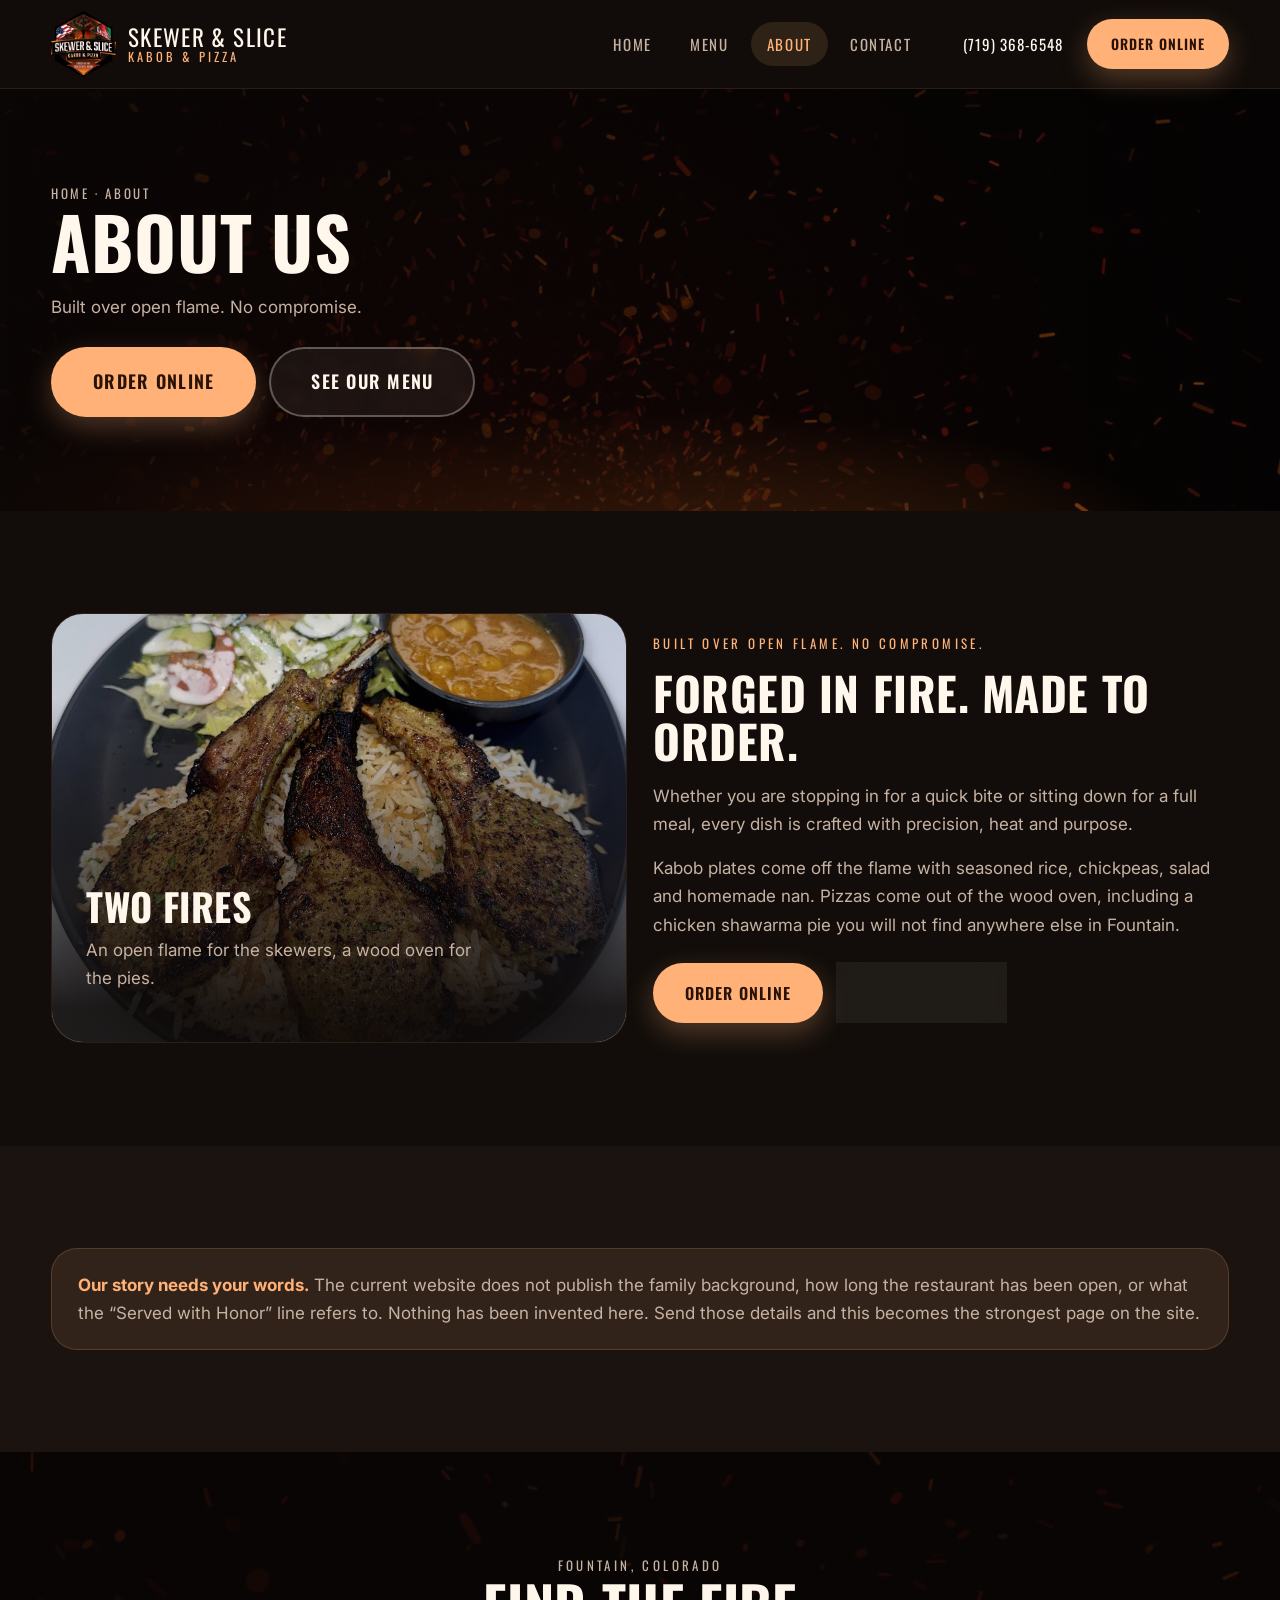
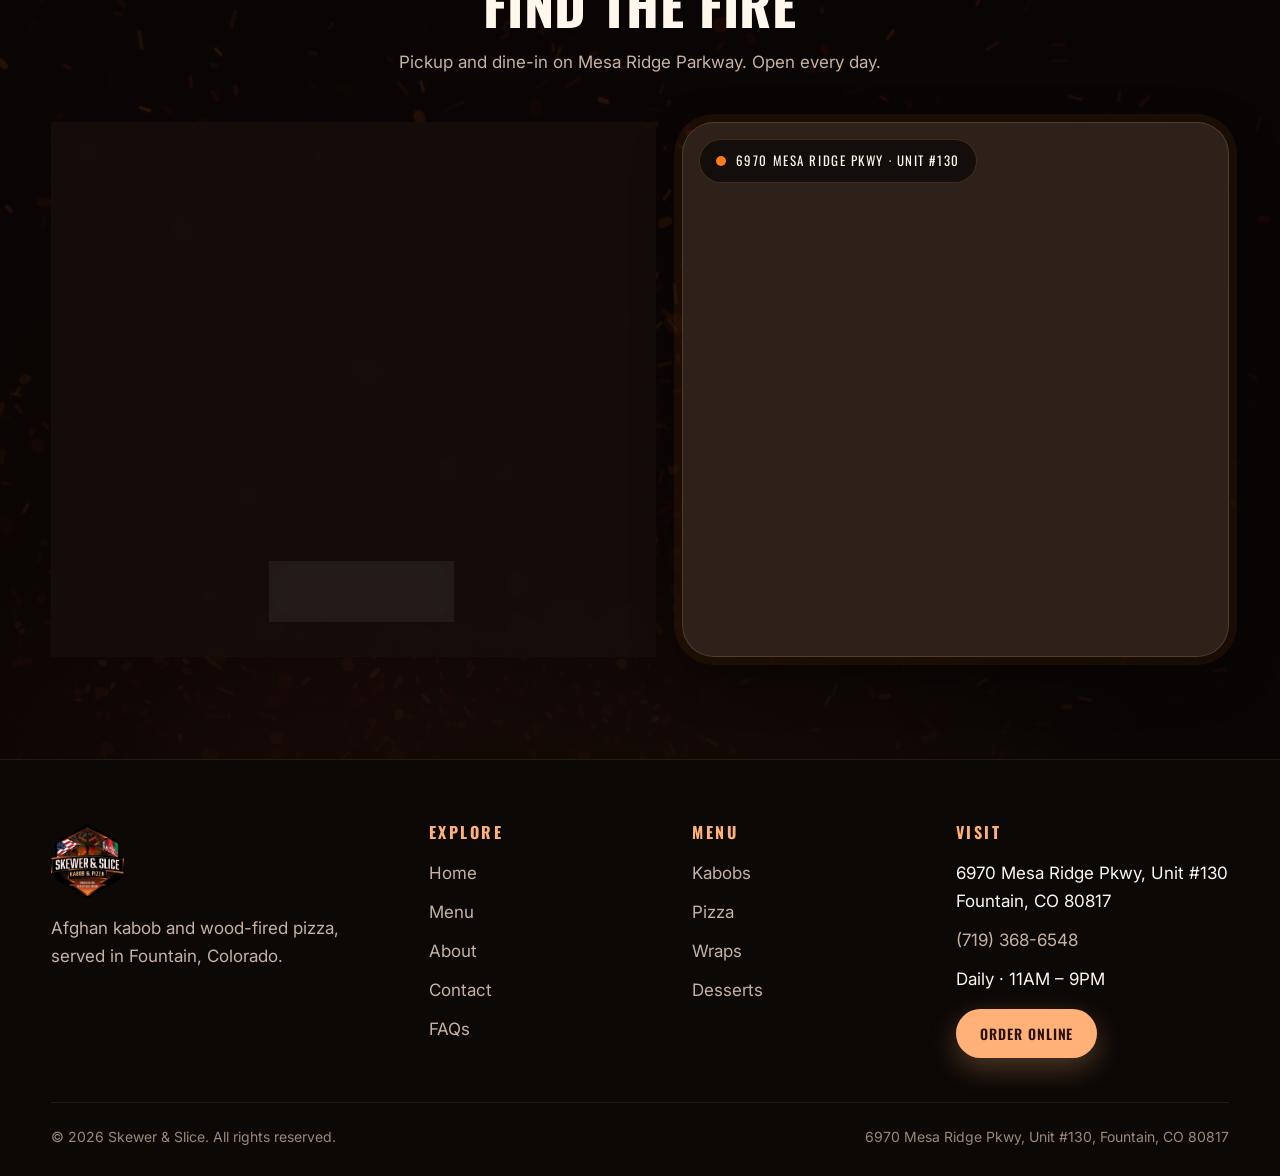
==== commit 68da1b83: "Quick-facts strip, skewer location block, stamp timing, orange headline words, footer fix - Stamps n" ====
--- a/mockup/about.html
+++ b/mockup/about.html
@@ -97,29 +97,48 @@
     </div>
   </section>
 
-  <section class="section">
+  <!-- ====================== VISIT ======================
+       Themed to what they sell: the four facts are threaded on a
+       kabob skewer, over the ember field, beside a warm-framed map.
+       ==================================================== -->
+  <section class="section section--flame visit-fire" id="visit">
+    <div class="embers">
+      <div class="embers__still"></div>
+      <canvas class="embers__canvas" aria-hidden="true"></canvas>
+      <div class="embers__glow"></div>
+      <div class="embers__scrim embers__scrim--even"></div>
+    </div>
     <div class="wrap">
       <div class="section__head center reveal">
-        <p class="eyebrow">Find Us</p>
-        <h2>Visit The Grill</h2>
+        <p class="eyebrow">Fountain, Colorado</p>
+        <h2>Find The Fire</h2>
+        <p>Pickup and dine-in on Mesa Ridge Parkway. Open every day.</p>
       </div>
-      <div class="visit">
-        <div class="info-card reveal">
-          <dl>
-            <div class="info-row"><dt>Address</dt><dd>6970 Mesa Ridge Pkwy, Unit #130<br>Fountain, CO 80817</dd></div>
-            <div class="info-row"><dt>Hours</dt><dd>Daily &middot; 11:00AM &ndash; 9:00PM</dd></div>
-            <div class="info-row"><dt>Phone</dt><dd><a href="tel:+17193686548">(719) 368-6548</a></dd></div>
-            <div class="info-row"><dt>Email</dt><dd><a href="mailto:info@skewerandslice.com">info@skewerandslice.com</a></dd></div>
-          </dl>
-          <div class="hero__actions" style="margin-top:26px">
+      <div class="visit-fire__grid">
+        <div class="skewer-card reveal">
+          <img class="skewer-card__dish" src="assets/bbq-cutout.webp" alt="" aria-hidden="true" loading="lazy">
+          <div class="skewer">
+            <ol class="skewer__list">
+              <li class="skewer__item skewer__item--meat"><span class="skewer__label">Address</span><span class="skewer__value">6970 Mesa Ridge Pkwy, Unit #130<br>Fountain, CO 80817</span></li>
+              <li class="skewer__item skewer__item--pepper"><span class="skewer__label">Hours</span><span class="skewer__value">Daily &middot; 11:00AM &ndash; 9:00PM</span></li>
+              <li class="skewer__item skewer__item--meat"><span class="skewer__label">Phone</span><span class="skewer__value"><a href="tel:+17193686548">(719) 368-6548</a></span></li>
+              <li class="skewer__item skewer__item--onion"><span class="skewer__label">Email</span><span class="skewer__value"><a href="mailto:info@skewerandslice.com">info@skewerandslice.com</a></span></li>
+            </ol>
+            <i class="skewer__ring" aria-hidden="true"></i>
+          </div>
+          <div class="hero__actions">
             <a class="btn btn-order" href="order.html">Order Online</a>
             <a class="btn btn-ghost" href="https://maps.google.com/?q=6970+Mesa+Ridge+Pkwy+Unit+130,+Fountain,+CO+80817" target="_blank" rel="noopener">Get Directions</a>
           </div>
         </div>
-        <div class="map reveal"><iframe title="Map to Skewer &amp; Slice, 6970 Mesa Ridge Parkway, Fountain, Colorado" src="https://maps.google.com/maps?q=6970%20Mesa%20Ridge%20Pkwy%20Unit%20130%2C%20Fountain%2C%20CO%2080817&amp;t=m&amp;z=15&amp;output=embed&amp;iwloc=near" loading="lazy" referrerpolicy="no-referrer-when-downgrade"></iframe></div>
+        <div class="map-fire reveal">
+          <div class="map-fire__badge"><span class="map-fire__pin" aria-hidden="true"></span>6970 Mesa Ridge Pkwy &middot; Unit #130</div>
+          <iframe title="Map to Skewer &amp; Slice, 6970 Mesa Ridge Parkway, Fountain, Colorado" src="https://maps.google.com/maps?q=6970%20Mesa%20Ridge%20Pkwy%20Unit%20130%2C%20Fountain%2C%20CO%2080817&amp;t=m&amp;z=15&amp;output=embed&amp;iwloc=near" loading="lazy" referrerpolicy="no-referrer-when-downgrade"></iframe>
+        </div>
       </div>
     </div>
   </section>
+
 </main>
 
 <footer class="footer">
--- a/mockup/assets/styles.css
+++ b/mockup/assets/styles.css
@@ -406,6 +406,37 @@
 }
 
 /* --------------------------------------------------------------------------
+   Quick facts — four tappable tiles right under the hero
+   -------------------------------------------------------------------------- */
+.facts{ position:relative; background:var(--ink-2); border-bottom:1px solid var(--line-2); }
+.facts::before{
+  content:""; position:absolute; left:0; right:0; top:0; height:3px;
+  background:linear-gradient(90deg,var(--ember-dp),var(--ember),var(--peach));
+}
+.facts__grid{ display:grid; grid-template-columns:repeat(4,1fr); gap:14px; padding:20px 0; }
+.fact{
+  display:grid; grid-template-columns:44px 1fr; grid-template-rows:auto auto;
+  column-gap:14px; row-gap:2px; align-items:start;
+  padding:16px 18px; border-radius:var(--r-lg);
+  background:rgba(255,246,236,.03); border:1px solid transparent;
+  transition:background-color .2s, border-color .2s, transform .2s;
+}
+a.fact:hover{ background:rgba(255,177,119,.08); border-color:var(--line); transform:translateY(-2px); }
+.fact__icon{
+  grid-row:1 / span 2; width:44px; height:44px; border-radius:14px;
+  display:grid; place-items:center;
+  background:rgba(255,122,24,.12); color:var(--ember);
+}
+.fact__icon svg{ width:22px; height:22px; }
+.fact__label{
+  font-family:var(--font-display); font-size:12.5px; letter-spacing:.2em;
+  text-transform:uppercase; color:var(--muted-2);
+}
+.fact__value{ color:var(--cream); font-size:15.5px; line-height:1.45; }
+@media (max-width:1040px){ .facts__grid{ grid-template-columns:repeat(2,1fr); } }
+@media (max-width:520px){ .facts__grid{ grid-template-columns:1fr; gap:8px; padding:14px 0; } }
+
+/* --------------------------------------------------------------------------
    Ribbon
    -------------------------------------------------------------------------- */
 .ribbon{
@@ -630,11 +661,100 @@
   font-size:clamp(36px,5.2vw,68px); margin-bottom:16px;
   text-shadow:0 4px 28px rgba(0,0,0,.6);
 }
+/* "Steaming" and "Table" warm from white to orange once the section scrolls in */
+.steam__copy h2 em{ font-style:normal; color:var(--cream); }
+.steam__copy.is-in h2 em{ animation:warm-up 1.2s ease forwards; }
+.steam__copy.is-in h2 em:nth-of-type(1){ animation-delay:.5s; }
+.steam__copy.is-in h2 em:nth-of-type(2){ animation-delay:1.1s; }
 .steam__copy > p{ color:var(--cream); font-size:clamp(16px,1.6vw,19px); margin-bottom:28px; text-shadow:0 2px 14px rgba(0,0,0,.6); }
 @media (max-width:640px){
   .steam{ min-height:62vh; }
   .steam__scrim{ background:linear-gradient(180deg, rgba(10,6,5,.42) 0%, rgba(10,6,5,.88) 70%); }
   .steam__copy{ padding:56px 0 48px; }
+}
+
+/* --------------------------------------------------------------------------
+   Find The Fire — location block themed to what they sell:
+   the four facts threaded on a kabob skewer, beside a warm-framed map.
+   -------------------------------------------------------------------------- */
+.visit-fire__grid{ display:grid; grid-template-columns:1.05fr .95fr; gap:26px; align-items:stretch; }
+
+.skewer-card{
+  position:relative; overflow:hidden;
+  background:rgba(24,16,13,.74); backdrop-filter:blur(8px);
+  border:1px solid var(--line); border-radius:var(--r-xl);
+  padding:38px 34px 34px;
+}
+.skewer-card__dish{
+  position:absolute; right:-46px; top:-36px; width:230px; opacity:.9;
+  filter:drop-shadow(0 14px 26px rgba(0,0,0,.55)); pointer-events:none;
+}
+.skewer-card .hero__actions{ margin-top:6px; }
+
+/* the skewer: a steel rod with a pointed tip and a loop handle */
+.skewer{ position:relative; padding:26px 0 26px 70px; margin:0 0 20px; max-width:calc(100% - 120px); }
+.skewer::before{
+  content:""; position:absolute; left:23px; top:14px; bottom:26px; width:6px; border-radius:3px;
+  background:linear-gradient(90deg,#5e5e5e,#dcdcdc 45%,#7d7d7d);
+  box-shadow:0 0 0 1px rgba(0,0,0,.4), 0 6px 12px rgba(0,0,0,.4);
+}
+.skewer::after{
+  content:""; position:absolute; left:20px; top:-8px; width:0; height:0;
+  border-left:6px solid transparent; border-right:6px solid transparent; border-bottom:24px solid #d0d0d0;
+}
+.skewer__ring{
+  position:absolute; left:15px; bottom:0; width:22px; height:22px; border-radius:50%;
+  border:5px solid #c9c9c9; box-shadow:0 0 0 1px rgba(0,0,0,.4), inset 0 0 0 1px rgba(0,0,0,.35);
+}
+.skewer__list{ list-style:none; margin:0; padding:0; display:grid; gap:6px; }
+.skewer__item{ position:relative; display:grid; gap:3px; padding:10px 0 12px; min-height:56px; }
+/* the chunks on the skewer are the list markers */
+.skewer__item::before{
+  content:""; position:absolute; left:-64px; top:12px; width:36px; height:36px; border-radius:10px;
+  transform:rotate(-7deg);
+  background:radial-gradient(circle at 32% 28%, #cf6a3c, #7a3218 72%);
+  box-shadow:inset 0 0 0 2px rgba(0,0,0,.28), 0 8px 16px rgba(0,0,0,.5), 0 0 22px rgba(255,122,24,.28);
+}
+.skewer__item--pepper::before{ background:radial-gradient(circle at 32% 28%, #86c96f, #2f6b2c 72%); transform:rotate(9deg); }
+.skewer__item--onion::before{ background:radial-gradient(circle at 32% 28%, #fff4e8, #d9b8a6 72%); transform:rotate(-3deg); }
+.skewer__label{
+  font-family:var(--font-display); font-size:12.5px; letter-spacing:.2em;
+  text-transform:uppercase; color:var(--peach);
+}
+.skewer__value{ color:var(--cream); font-size:17px; line-height:1.5; }
+.skewer__value a:hover{ color:var(--peach); }
+
+/* the map, framed warm, with a pulsing pin badge */
+.map-fire{
+  position:relative; border-radius:var(--r-xl); overflow:hidden;
+  border:1px solid var(--line); background:var(--ink-4); min-height:440px;
+  box-shadow:0 0 0 8px rgba(255,122,24,.07), var(--shadow);
+}
+.map-fire iframe{
+  width:100%; height:100%; min-height:440px; border:0; display:block;
+  filter:saturate(.85) brightness(.92);
+}
+.map-fire__badge{
+  position:absolute; left:16px; top:16px; z-index:2;
+  display:inline-flex; align-items:center; gap:10px;
+  padding:10px 16px; border-radius:var(--r-pill);
+  background:rgba(18,13,10,.92); border:1px solid var(--line); color:var(--cream);
+  font-family:var(--font-display); font-size:13px; letter-spacing:.12em; text-transform:uppercase;
+}
+.map-fire__pin{
+  width:10px; height:10px; border-radius:50%; background:var(--ember);
+  animation:pin-pulse 2s ease-out infinite;
+}
+@keyframes pin-pulse{
+  0%  { box-shadow:0 0 0 0 rgba(255,122,24,.6); }
+  100%{ box-shadow:0 0 0 14px rgba(255,122,24,0); }
+}
+@media (max-width:900px){ .visit-fire__grid{ grid-template-columns:1fr; } }
+@media (max-width:640px){
+  .skewer-card__dish{ display:none; }
+  .skewer{ max-width:none; padding-left:62px; }
+  .skewer-card{ padding:30px 22px 26px; }
+  .map-fire, .map-fire iframe{ min-height:340px; }
 }
 
 /* --------------------------------------------------------------------------
@@ -675,6 +795,8 @@
 .footer ul{ list-style:none; padding:0; margin:0; display:grid; gap:11px; }
 .footer a{ color:var(--muted); }
 .footer a:hover{ color:var(--peach); }
+/* the generic footer link colour must never wash out the Order Online button */
+.footer .btn-order, .footer .btn-order:hover{ color:var(--peach-ink); }
 .footer__logo img{ height:74px; margin-bottom:16px; }
 .footer__bottom{
   margin-top:44px; padding-top:22px; border-top:1px solid var(--line-2);
